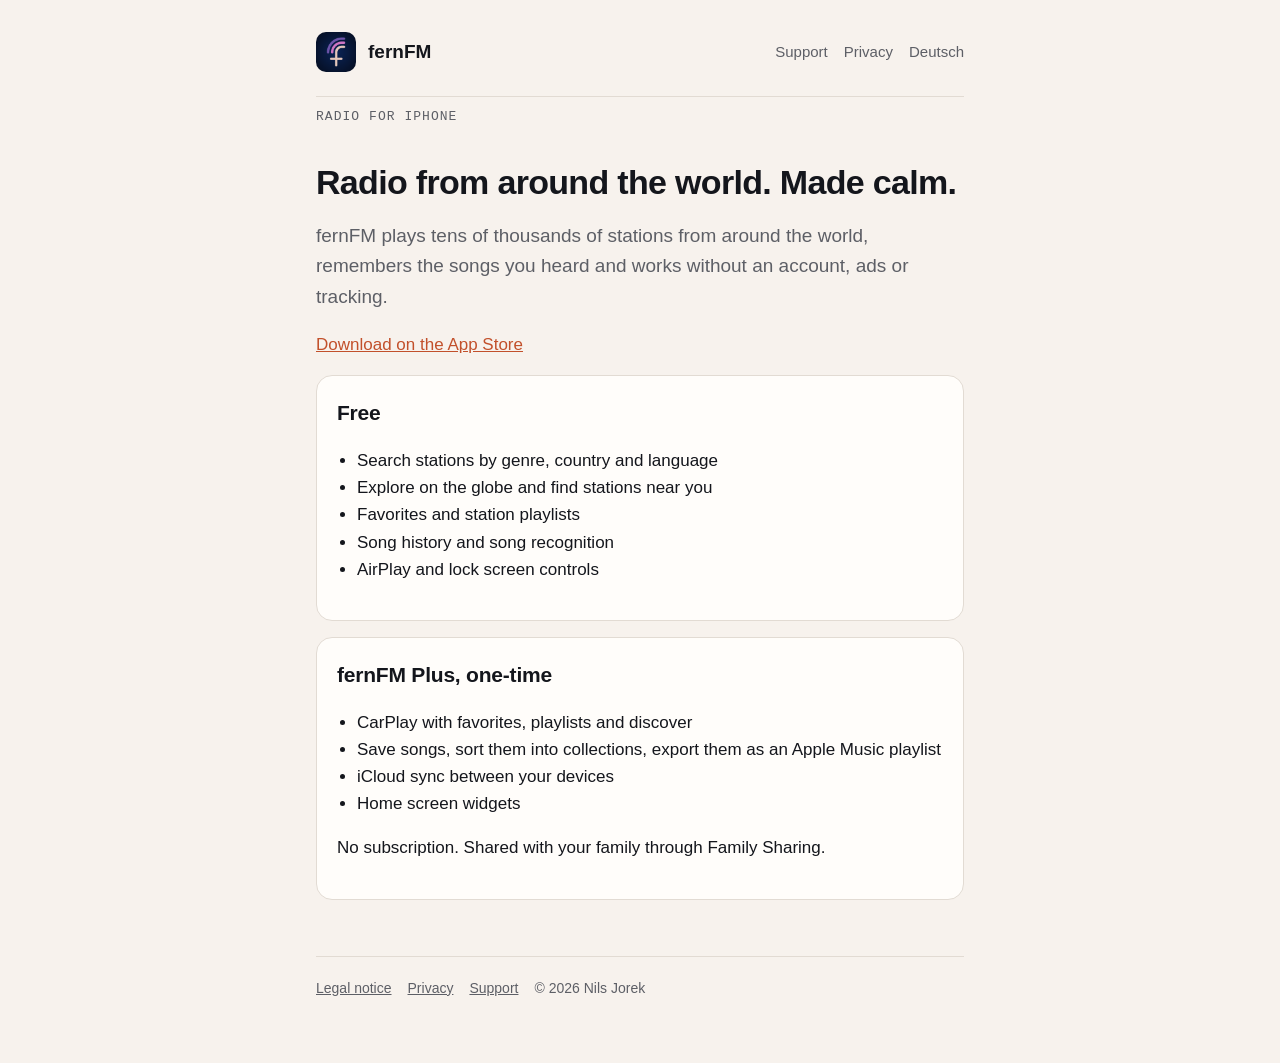
==== en/index.html @ 9f45d32e "fernFM website: home, support, privacy, legal notice (DE/EN)" ====
<!doctype html>
<html lang="en">
<head>
<meta charset="utf-8">
<meta name="viewport" content="width=device-width, initial-scale=1">
<title>fernFM: Radio from around the world</title>
<meta name="description" content="Radio from around the world for iPhone. No account, no ads.">
<link rel="icon" href="../icon.png">
<link rel="apple-touch-icon" href="../icon.png">
<link rel="alternate" hreflang="de" href="../de/index.html">
<link rel="stylesheet" href="../style.css">
</head>
<body>
<main>
<header>
<a class="brand" href="index.html"><img src="../icon.png" alt="">fernFM</a>
<nav><a href="support.html">Support</a><a href="privacy.html">Privacy</a><a href="../de/index.html" hreflang="de">Deutsch</a></nav>
</header>
<p class="eyebrow">Radio for iPhone</p>
<h1>Radio from around the world. Made calm.</h1>
<p class="lead">fernFM plays tens of thousands of stations from around the world, remembers the songs you heard and works without an account, ads or tracking.</p>
<p><a href="https://apps.apple.com/app/id6836852211">Download on the App Store</a></p>
<div class="card"><h2>Free</h2><ul>
<li>Search stations by genre, country and language</li>
<li>Explore on the globe and find stations near you</li>
<li>Favorites and station playlists</li>
<li>Song history and song recognition</li>
<li>AirPlay and lock screen controls</li></ul></div>
<div class="card"><h2>fernFM Plus, one-time</h2><ul>
<li>CarPlay with favorites, playlists and discover</li>
<li>Save songs, sort them into collections, export them as an Apple Music playlist</li>
<li>iCloud sync between your devices</li>
<li>Home screen widgets</li></ul>
<p>No subscription. Shared with your family through Family Sharing.</p></div>
<footer><a href="imprint.html">Legal notice</a><a href="privacy.html">Privacy</a><a href="support.html">Support</a><span>© 2026 Nils Jorek</span></footer>
</main>
</body>
</html>
---- style.css ----
:root {
  --bg: #f7f2ed;
  --fg: #14161c;
  --muted: #5d5f66;
  --line: #e2dbd3;
  --card: #fffdfa;
  --accent: #c2502b;
  color-scheme: light dark;
}
@media (prefers-color-scheme: dark) {
  :root {
    --bg: #050d1f;
    --fg: #eef0f4;
    --muted: #9aa1ae;
    --line: #1b2438;
    --card: #0b1528;
    --accent: #ff8a5c;
  }
}
* { box-sizing: border-box; }
html { -webkit-text-size-adjust: 100%; }
body {
  margin: 0;
  background: var(--bg);
  color: var(--fg);
  font: 17px/1.6 -apple-system, BlinkMacSystemFont, "SF Pro Text", "Segoe UI", Roboto, Helvetica, Arial, sans-serif;
}
main { max-width: 680px; margin: 0 auto; padding: 32px 16px 64px; }
header { display: flex; align-items: center; justify-content: space-between; gap: 12px; padding-bottom: 24px; border-bottom: 1px solid var(--line); }
.brand { display: flex; align-items: center; gap: 12px; color: inherit; text-decoration: none; font-weight: 600; font-size: 19px; }
.brand img { width: 40px; height: 40px; border-radius: 10px; }
nav a, .lang a { color: var(--muted); text-decoration: none; font-size: 15px; margin-left: 16px; }
nav a:hover, .lang a:hover { color: var(--fg); }
h1 { font-size: 34px; line-height: 1.15; letter-spacing: -0.02em; margin: 40px 0 8px; }
h2 { font-size: 21px; margin: 36px 0 8px; letter-spacing: -0.01em; }
p, li { color: var(--fg); }
.lead { color: var(--muted); font-size: 19px; }
.eyebrow { font: 500 13px/1 ui-monospace, "SF Mono", Menlo, monospace; letter-spacing: 0.08em; color: var(--muted); text-transform: uppercase; }
a { color: var(--accent); }
.card { background: var(--card); border: 1px solid var(--line); border-radius: 16px; padding: 20px; margin: 16px 0; }
.card h2 { margin-top: 0; }
ul { padding-left: 20px; }
footer { margin-top: 56px; padding-top: 20px; border-top: 1px solid var(--line); color: var(--muted); font-size: 14px; display: flex; flex-wrap: wrap; gap: 16px; }
footer a { color: var(--muted); }
.updated { color: var(--muted); font-size: 14px; }
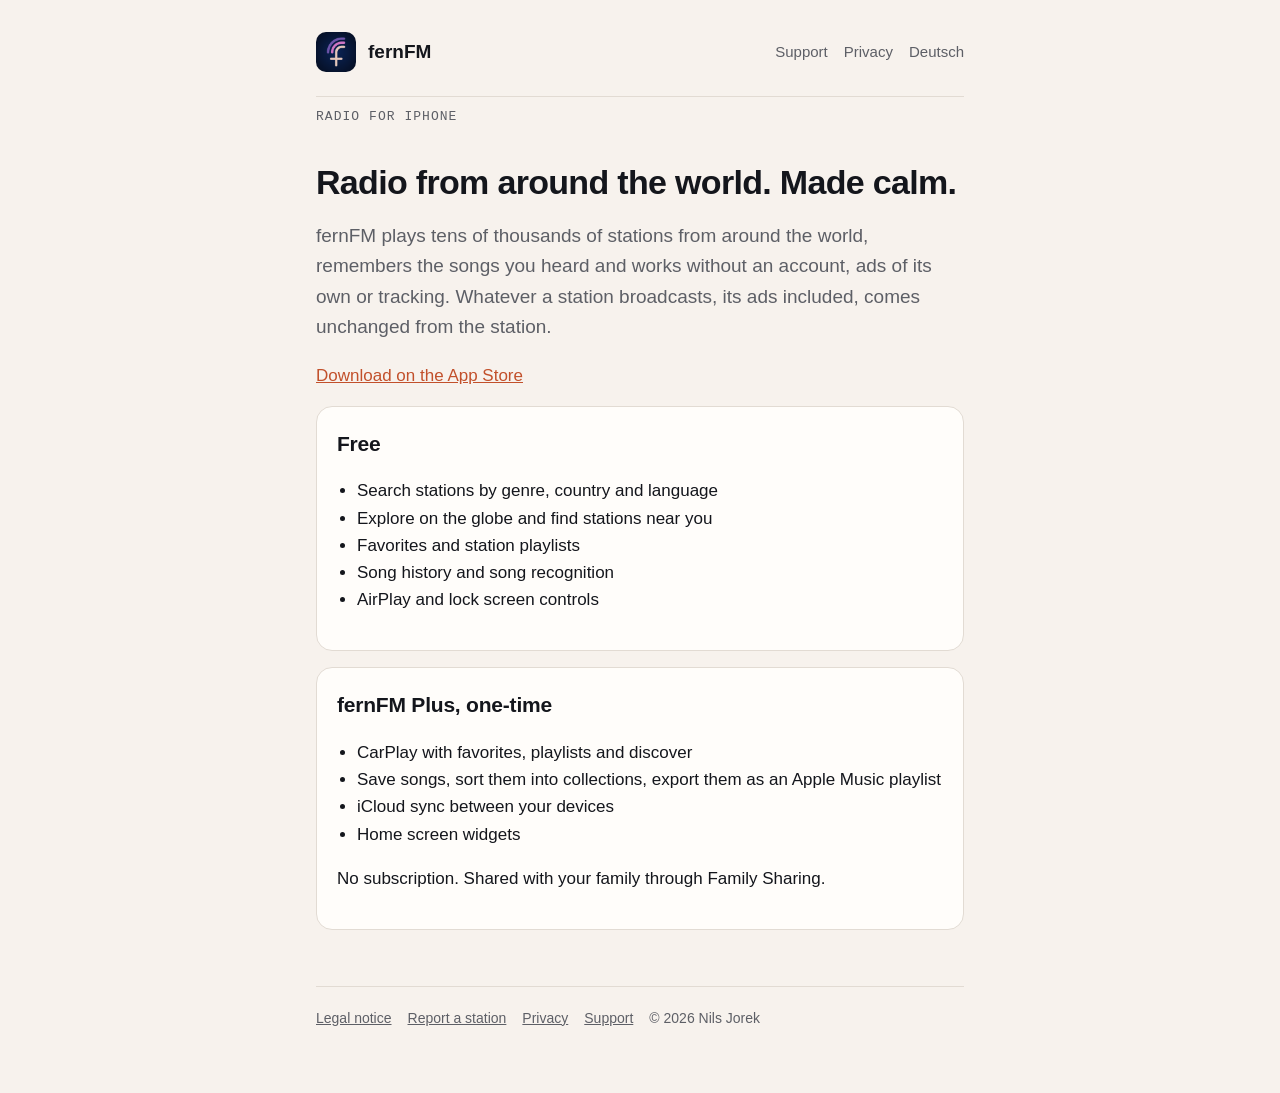
==== commit beb0634c: "Meldeseite für Rechteinhaber, Sperrliste, Datenschutz aktualisiert Co-Authored-By: Claude Opus 5.5 <" ====
--- a/en/index.html
+++ b/en/index.html
@@ -4,7 +4,7 @@
 <meta charset="utf-8">
 <meta name="viewport" content="width=device-width, initial-scale=1">
 <title>fernFM: Radio from around the world</title>
-<meta name="description" content="Radio from around the world for iPhone. No account, no ads.">
+<meta name="description" content="Radio from around the world for iPhone. No account, no tracking.">
 <link rel="icon" href="../icon.png">
 <link rel="apple-touch-icon" href="../icon.png">
 <link rel="alternate" hreflang="de" href="../de/index.html">
@@ -18,7 +18,7 @@
 </header>
 <p class="eyebrow">Radio for iPhone</p>
 <h1>Radio from around the world. Made calm.</h1>
-<p class="lead">fernFM plays tens of thousands of stations from around the world, remembers the songs you heard and works without an account, ads or tracking.</p>
+<p class="lead">fernFM plays tens of thousands of stations from around the world, remembers the songs you heard and works without an account, ads of its own or tracking. Whatever a station broadcasts, its ads included, comes unchanged from the station.</p>
 <p><a href="https://apps.apple.com/app/id6836852211">Download on the App Store</a></p>
 <div class="card"><h2>Free</h2><ul>
 <li>Search stations by genre, country and language</li>
@@ -32,7 +32,7 @@
 <li>iCloud sync between your devices</li>
 <li>Home screen widgets</li></ul>
 <p>No subscription. Shared with your family through Family Sharing.</p></div>
-<footer><a href="imprint.html">Legal notice</a><a href="privacy.html">Privacy</a><a href="support.html">Support</a><span>© 2026 Nils Jorek</span></footer>
+<footer><a href="imprint.html">Legal notice</a><a href="rights.html">Report a station</a><a href="privacy.html">Privacy</a><a href="support.html">Support</a><span>© 2026 Nils Jorek</span></footer>
 </main>
 </body>
 </html>
